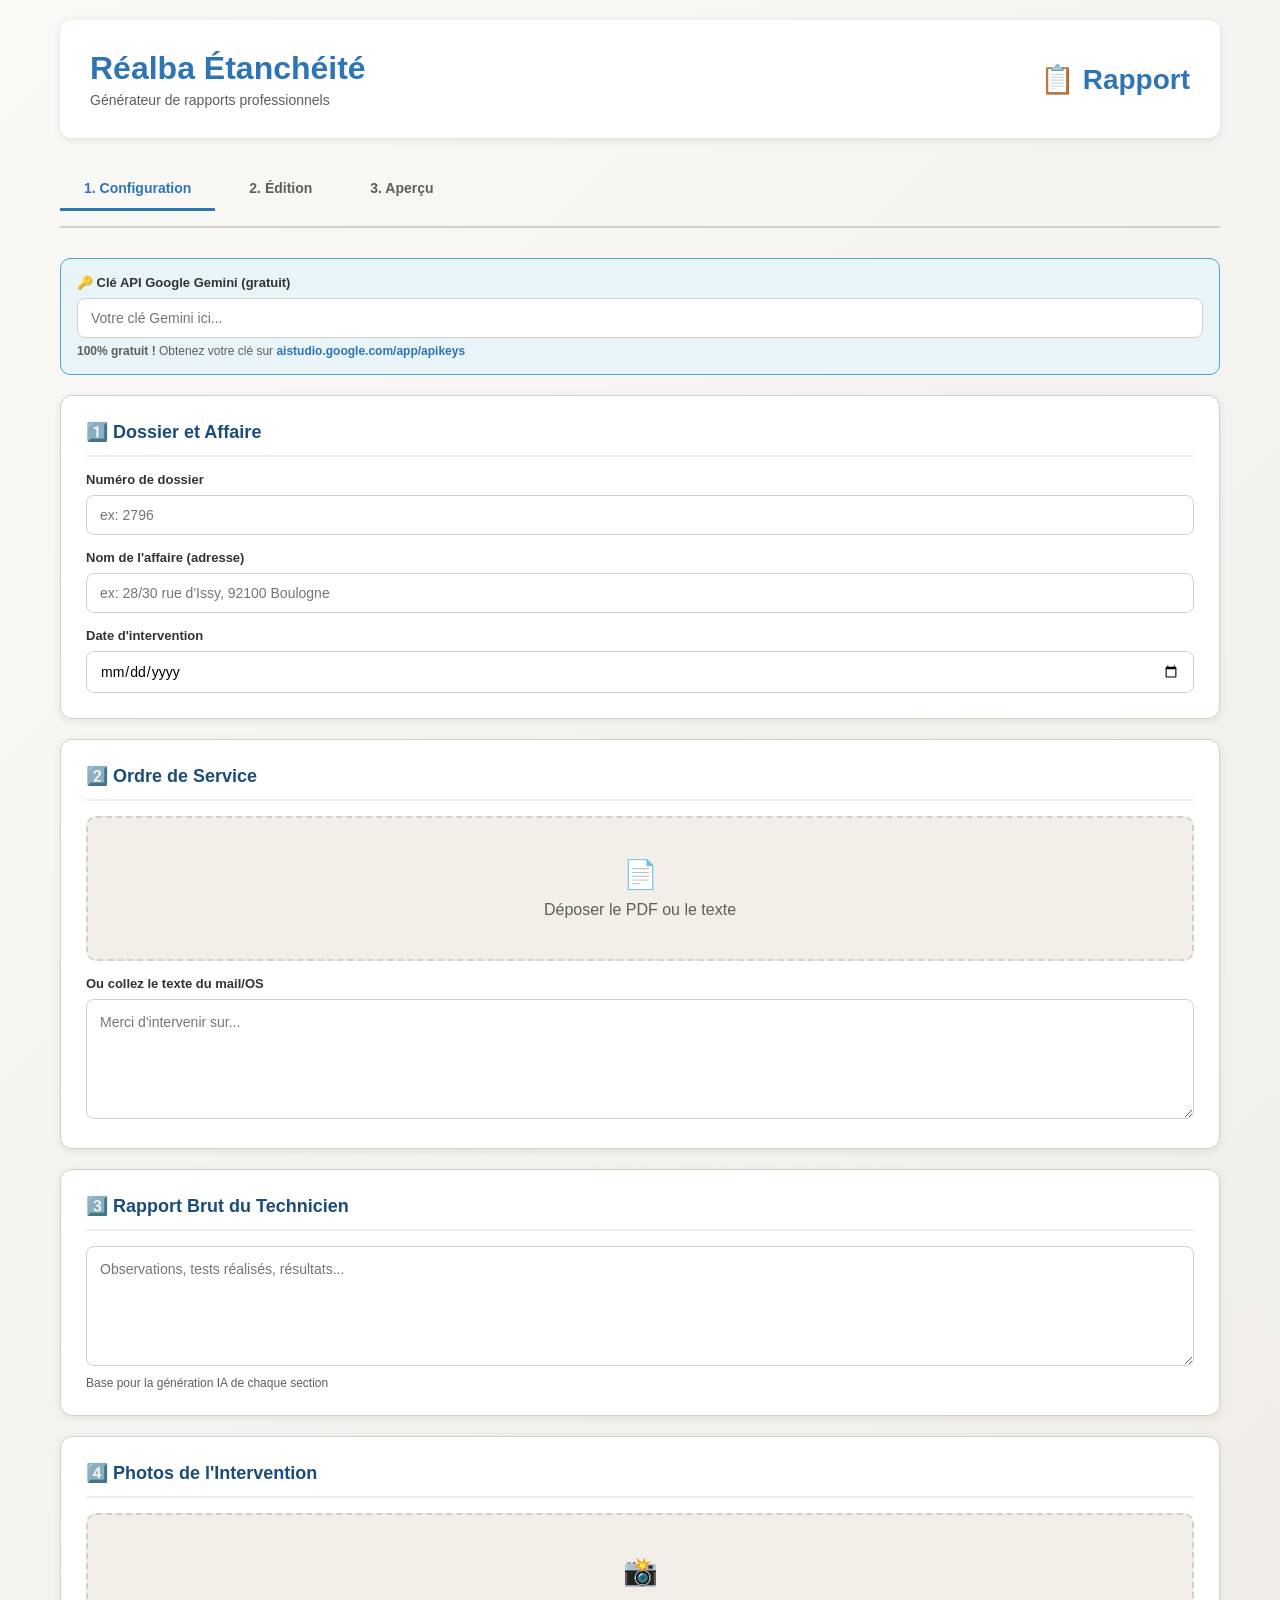
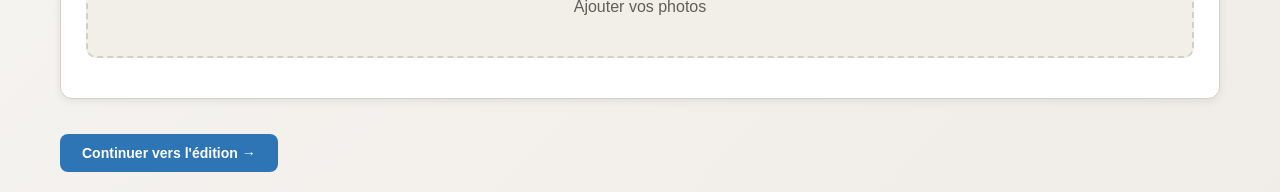
==== index.html @ c4c9e646 "Create complete web app for Realba report generator" ====
<!DOCTYPE html>
<html lang="fr">
<head>
    <meta charset="UTF-8">
    <meta name="viewport" content="width=device-width, initial-scale=1.0">
    <title>Réalba - Générateur de Rapports</title>
    <link rel="stylesheet" href="styles.css">
</head>
<body>
    <div id="app"></div>
    <script src="app.js"></script>
</body>
</html>
---- styles.css ----
* {
    margin: 0;
    padding: 0;
    box-sizing: border-box;
}

:root {
    --bleu: #2E75B6;
    --bleu-fonce: #1a4d7a;
    --gris: #5f5e5a;
    --gris-clair: #f1efe8;
    --bord: #d3d1c7;
    --texte: #1a1a1a;
    --vert: #3b6d11;
    --rouge: #a32d2d;
    --blanc: #ffffff;
}

body {
    font-family: 'Segoe UI', Tahoma, Geneva, Verdana, sans-serif;
    color: var(--texte);
    background: linear-gradient(135deg, #faf9f6 0%, #f0ede8 100%);
    min-height: 100vh;
}

.container {
    max-width: 1200px;
    margin: 0 auto;
    padding: 20px;
}

/* ===== HEADER ===== */
.header {
    background: var(--blanc);
    border-radius: 12px;
    padding: 30px;
    margin-bottom: 30px;
    box-shadow: 0 2px 8px rgba(0,0,0,0.1);
    display: flex;
    justify-content: space-between;
    align-items: center;
}

.header-left h1 {
    font-size: 32px;
    color: var(--bleu);
    margin-bottom: 5px;
}

.header-left p {
    color: var(--gris);
    font-size: 14px;
}

.header-right {
    text-align: right;
}

.logo-text {
    font-size: 28px;
    font-weight: bold;
    color: var(--bleu);
}

/* ===== NAVIGATION ===== */
.nav-tabs {
    display: flex;
    gap: 10px;
    margin-bottom: 30px;
    border-bottom: 2px solid var(--bord);
    padding-bottom: 15px;
}

.nav-tab {
    padding: 12px 24px;
    background: transparent;
    border: none;
    cursor: pointer;
    font-size: 14px;
    font-weight: 600;
    color: var(--gris);
    border-bottom: 3px solid transparent;
    transition: all 0.3s ease;
}

.nav-tab.active {
    color: var(--bleu);
    border-bottom-color: var(--bleu);
}

.nav-tab:hover {
    color: var(--bleu-fonce);
}

/* ===== CARDS ===== */
.card {
    background: var(--blanc);
    border-radius: 12px;
    padding: 25px;
    margin-bottom: 20px;
    box-shadow: 0 2px 8px rgba(0,0,0,0.08);
    border: 1px solid var(--bord);
}

.card h2 {
    font-size: 18px;
    color: var(--bleu-fonce);
    margin-bottom: 15px;
    padding-bottom: 12px;
    border-bottom: 2px solid var(--gris-clair);
}

.card h3 {
    font-size: 16px;
    color: var(--bleu);
    margin-top: 20px;
    margin-bottom: 10px;
}

/* ===== FORM ELEMENTS ===== */
label {
    display: block;
    font-size: 13px;
    font-weight: 600;
    color: #333;
    margin-bottom: 8px;
    margin-top: 15px;
}

label:first-of-type {
    margin-top: 0;
}

input[type="text"],
input[type="date"],
input[type="password"],
textarea,
select {
    width: 100%;
    padding: 11px 13px;
    border: 1px solid var(--bord);
    border-radius: 8px;
    font-size: 14px;
    font-family: inherit;
    transition: all 0.2s ease;
}

input[type="text"]:focus,
input[type="date"]:focus,
input[type="password"]:focus,
textarea:focus,
select:focus {
    outline: none;
    border-color: var(--bleu);
    box-shadow: 0 0 0 3px rgba(46, 117, 182, 0.1);
}

textarea {
    resize: vertical;
    line-height: 1.6;
    min-height: 120px;
}

.hint {
    font-size: 12px;
    color: var(--gris);
    margin-top: 6px;
}

.hint a {
    color: var(--bleu);
    text-decoration: none;
    font-weight: 600;
}

.hint a:hover {
    text-decoration: underline;
}

/* ===== BUTTONS ===== */
.btn {
    display: inline-block;
    padding: 11px 22px;
    border: none;
    border-radius: 8px;
    font-size: 14px;
    font-weight: 600;
    cursor: pointer;
    transition: all 0.2s ease;
    margin-right: 10px;
    margin-top: 15px;
}

.btn-primary {
    background: var(--bleu);
    color: var(--blanc);
}

.btn-primary:hover {
    background: var(--bleu-fonce);
    transform: translateY(-2px);
    box-shadow: 0 4px 12px rgba(46, 117, 182, 0.3);
}

.btn-secondary {
    background: var(--gris-clair);
    color: var(--texte);
    border: 1px solid var(--bord);
}

.btn-secondary:hover {
    background: var(--bord);
}

.btn-danger {
    background: #fff5f5;
    color: var(--rouge);
    border: 1px solid var(--rouge);
}

.btn-danger:hover {
    background: var(--rouge);
    color: var(--blanc);
}

.btn:disabled {
    opacity: 0.5;
    cursor: not-allowed;
}

.btn.loading {
    opacity: 0.7;
    pointer-events: none;
}

/* ===== SECTIONS ===== */
.sections-grid {
    display: grid;
    grid-template-columns: repeat(auto-fit, minmax(280px, 1fr));
    gap: 20px;
    margin: 30px 0;
}

.section-card {
    background: var(--blanc);
    border: 2px solid var(--bord);
    border-radius: 10px;
    padding: 20px;
    cursor: pointer;
    transition: all 0.3s ease;
    text-align: center;
}

.section-card:hover {
    border-color: var(--bleu);
    box-shadow: 0 6px 16px rgba(46, 117, 182, 0.15);
    transform: translateY(-4px);
}

.section-card .icon {
    font-size: 32px;
    margin-bottom: 10px;
}

.section-card h3 {
    color: var(--bleu-fonce);
    font-size: 16px;
    margin-bottom: 5px;
}

.section-card p {
    font-size: 12px;
    color: var(--gris);
}

/* ===== DROPZONE ===== */
.dropzone {
    border: 2px dashed var(--bord);
    border-radius: 10px;
    padding: 40px 20px;
    text-align: center;
    color: var(--gris);
    cursor: pointer;
    transition: all 0.2s ease;
    background: var(--gris-clair);
    margin: 15px 0;
}

.dropzone:hover {
    border-color: var(--bleu);
    background: #eaf2fa;
    color: var(--bleu);
}

.dropzone.active {
    border-color: var(--bleu);
    background: #eaf2fa;
}

.dropzone-icon {
    font-size: 28px;
    margin-bottom: 10px;
}

input[type="file"] {
    display: none;
}

/* ===== THUMBNAILS ===== */
.thumbnails {
    display: flex;
    flex-wrap: wrap;
    gap: 12px;
    margin-top: 15px;
}

.thumbnail {
    position: relative;
    width: 90px;
    height: 70px;
    border-radius: 8px;
    overflow: hidden;
    border: 1px solid var(--bord);
}

.thumbnail img {
    width: 100%;
    height: 100%;
    object-fit: cover;
}

.thumbnail .remove-btn {
    position: absolute;
    top: 2px;
    right: 2px;
    background: rgba(0,0,0,0.7);
    color: white;
    border: none;
    border-radius: 50%;
    width: 22px;
    height: 22px;
    cursor: pointer;
    font-size: 14px;
    display: flex;
    align-items: center;
    justify-content: center;
    transition: all 0.2s ease;
}

.thumbnail .remove-btn:hover {
    background: var(--rouge);
}

/* ===== SUGGESTIONS ===== */
.suggestions {
    display: flex;
    flex-wrap: wrap;
    gap: 10px;
    margin-top: 10px;
}

.suggestion-chip {
    display: inline-block;
    padding: 6px 14px;
    background: var(--gris-clair);
    border: 1px solid var(--bord);
    border-radius: 20px;
    font-size: 12px;
    cursor: pointer;
    transition: all 0.2s ease;
}

.suggestion-chip:hover {
    background: var(--bleu);
    color: var(--blanc);
    border-color: var(--bleu);
}

/* ===== API PANEL ===== */
.api-panel {
    background: #e8f4f8;
    border: 1px solid #4da6d6;
    border-radius: 10px;
    padding: 16px;
    margin-bottom: 20px;
}

.api-panel .badge {
    display: inline-block;
    background: var(--vert);
    color: var(--blanc);
    padding: 3px 10px;
    border-radius: 4px;
    font-size: 11px;
    font-weight: 700;
    margin-left: 8px;
}

/* ===== TABS CONTENT ===== */
.tab-content {
    display: none;
}

.tab-content.active {
    display: block;
    animation: fadeIn 0.3s ease;
}

@keyframes fadeIn {
    from {
        opacity: 0;
        transform: translateY(10px);
    }
    to {
        opacity: 1;
        transform: translateY(0);
    }
}

/* ===== MESSAGES ===== */
.message {
    padding: 14px 16px;
    border-radius: 8px;
    margin-bottom: 15px;
    font-size: 13px;
    animation: slideIn 0.3s ease;
}

@keyframes slideIn {
    from {
        opacity: 0;
        transform: translateX(-20px);
    }
    to {
        opacity: 1;
        transform: translateX(0);
    }
}

.message.success {
    background: #d4edda;
    color: #155724;
    border: 1px solid #c3e6cb;
}

.message.error {
    background: #f8d7da;
    color: #721c24;
    border: 1px solid #f5c6cb;
}

.message.info {
    background: #d1ecf1;
    color: #0c5460;
    border: 1px solid #bee5eb;
}

/* ===== GRID ===== */
.row {
    display: grid;
    grid-template-columns: 1fr 1fr;
    gap: 20px;
}

.row.full {
    grid-template-columns: 1fr;
}

/* ===== RESPONSIVE ===== */
@media (max-width: 768px) {
    .header {
        flex-direction: column;
        text-align: center;
        gap: 15px;
    }

    .nav-tabs {
        flex-wrap: wrap;
    }

    .row {
        grid-template-columns: 1fr;
    }

    .sections-grid {
        grid-template-columns: 1fr;
    }
}
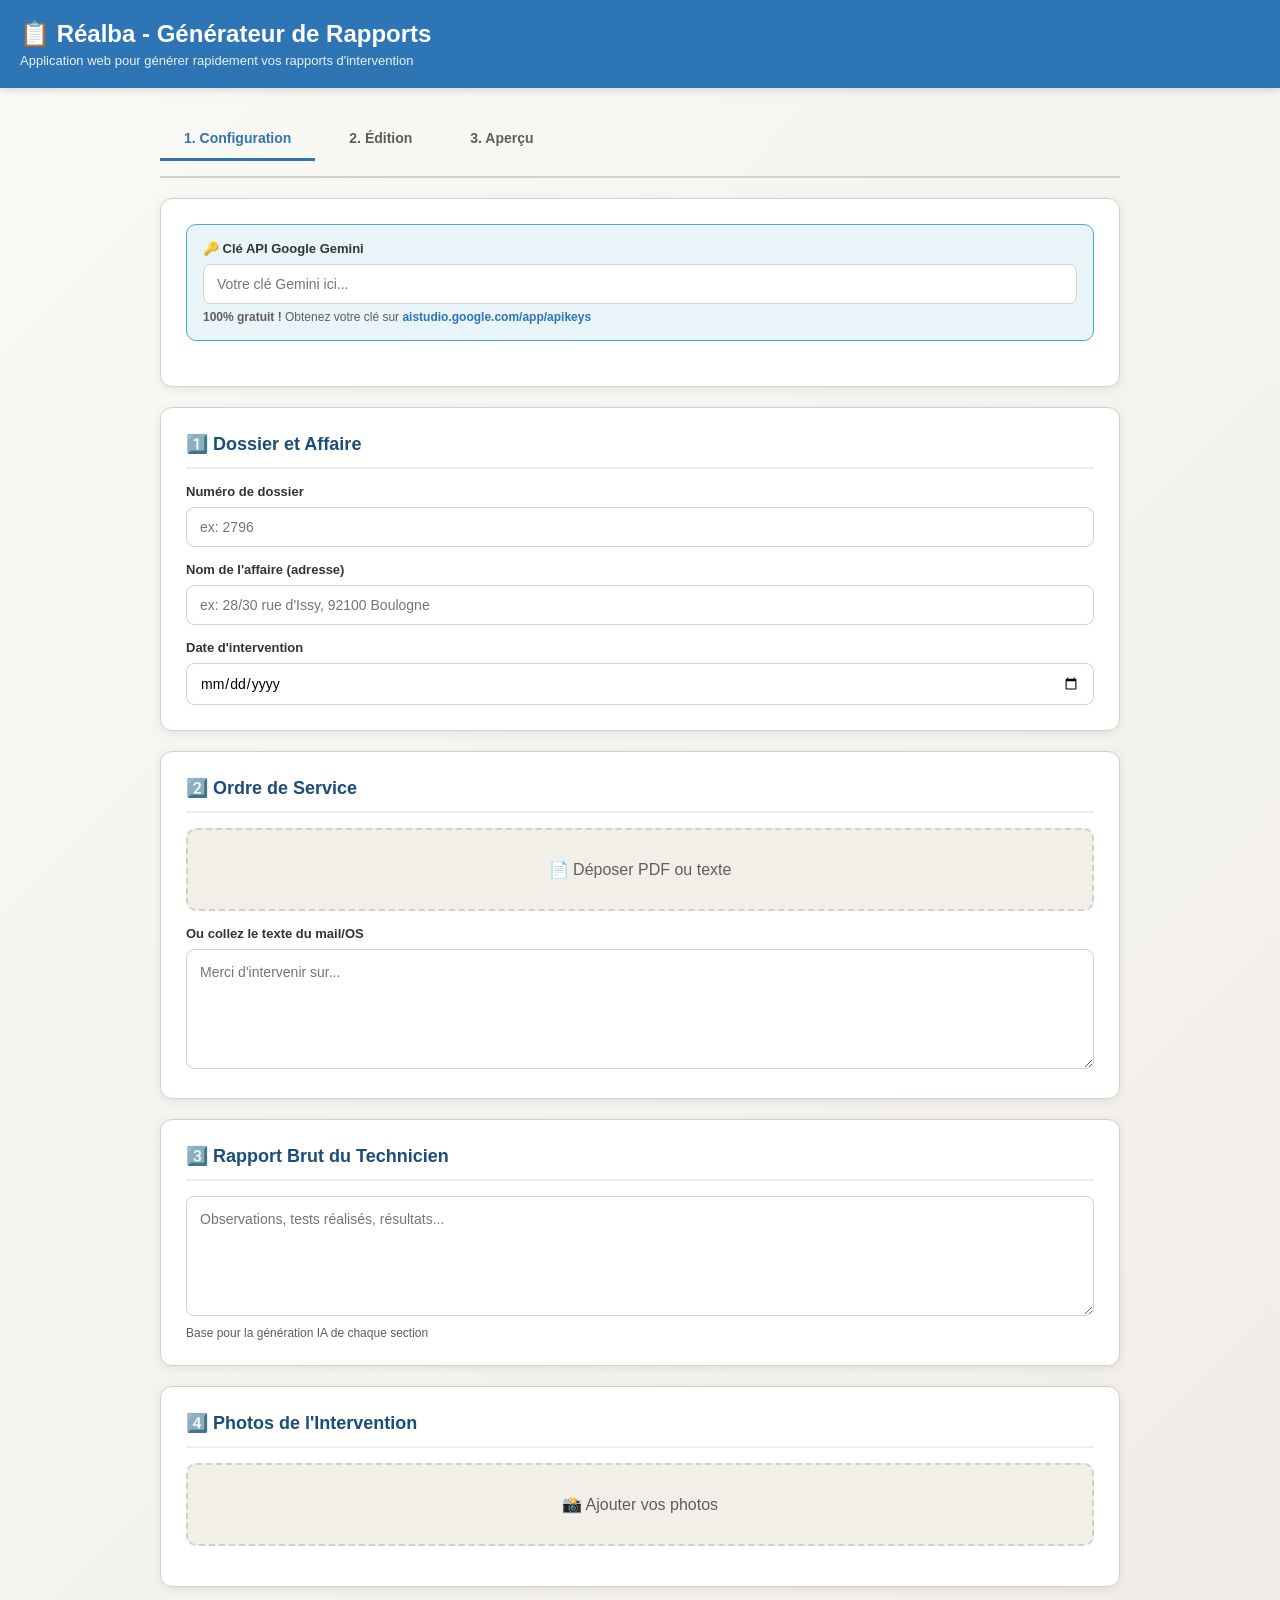
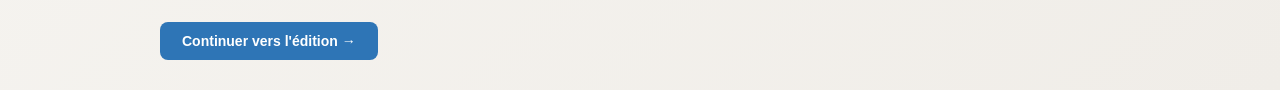
==== commit c51b2f99: "Deploy fully functional Realba report generator app with working frontend" ====
--- a/index.html
+++ b/index.html
@@ -4,10 +4,450 @@
     <meta charset="UTF-8">
     <meta name="viewport" content="width=device-width, initial-scale=1.0">
     <title>Réalba - Générateur de Rapports</title>
-    <link rel="stylesheet" href="styles.css">
+    <style>
+        * {
+            margin: 0;
+            padding: 0;
+            box-sizing: border-box;
+        }
+
+        :root {
+            --bleu: #2E75B6;
+            --bleu-fonce: #1a4d7a;
+            --gris: #5f5e5a;
+            --gris-clair: #f1efe8;
+            --bord: #d3d1c7;
+            --texte: #1a1a1a;
+            --vert: #3b6d11;
+            --rouge: #a32d2d;
+            --blanc: #ffffff;
+        }
+
+        body {
+            font-family: 'Segoe UI', Tahoma, Geneva, Verdana, sans-serif;
+            color: var(--texte);
+            background: linear-gradient(135deg, #faf9f6 0%, #f0ede8 100%);
+            min-height: 100vh;
+        }
+
+        .navbar {
+            background: var(--bleu);
+            color: white;
+            padding: 20px;
+            box-shadow: 0 2px 8px rgba(0,0,0,0.15);
+        }
+
+        .navbar h1 {
+            font-size: 24px;
+            margin-bottom: 5px;
+        }
+
+        .navbar p {
+            font-size: 13px;
+            opacity: 0.9;
+        }
+
+        .container {
+            max-width: 1000px;
+            margin: 0 auto;
+            padding: 30px 20px;
+        }
+
+        .card {
+            background: var(--blanc);
+            border-radius: 12px;
+            padding: 25px;
+            margin-bottom: 20px;
+            box-shadow: 0 2px 8px rgba(0,0,0,0.08);
+            border: 1px solid var(--bord);
+        }
+
+        .card h2 {
+            font-size: 18px;
+            color: var(--bleu-fonce);
+            margin-bottom: 15px;
+            padding-bottom: 12px;
+            border-bottom: 2px solid var(--gris-clair);
+        }
+
+        label {
+            display: block;
+            font-size: 13px;
+            font-weight: 600;
+            color: #333;
+            margin-bottom: 8px;
+            margin-top: 15px;
+        }
+
+        label:first-of-type {
+            margin-top: 0;
+        }
+
+        input[type="text"],
+        input[type="date"],
+        input[type="password"],
+        textarea,
+        select {
+            width: 100%;
+            padding: 11px 13px;
+            border: 1px solid var(--bord);
+            border-radius: 8px;
+            font-size: 14px;
+            font-family: inherit;
+            transition: all 0.2s ease;
+        }
+
+        input[type="text"]:focus,
+        input[type="date"]:focus,
+        input[type="password"]:focus,
+        textarea:focus,
+        select:focus {
+            outline: none;
+            border-color: var(--bleu);
+            box-shadow: 0 0 0 3px rgba(46, 117, 182, 0.1);
+        }
+
+        textarea {
+            resize: vertical;
+            line-height: 1.6;
+            min-height: 120px;
+        }
+
+        .btn {
+            display: inline-block;
+            padding: 11px 22px;
+            border: none;
+            border-radius: 8px;
+            font-size: 14px;
+            font-weight: 600;
+            cursor: pointer;
+            transition: all 0.2s ease;
+            margin-right: 10px;
+            margin-top: 15px;
+        }
+
+        .btn-primary {
+            background: var(--bleu);
+            color: var(--blanc);
+        }
+
+        .btn-primary:hover {
+            background: var(--bleu-fonce);
+            transform: translateY(-2px);
+            box-shadow: 0 4px 12px rgba(46, 117, 182, 0.3);
+        }
+
+        .btn-secondary {
+            background: var(--gris-clair);
+            color: var(--texte);
+            border: 1px solid var(--bord);
+        }
+
+        .btn-secondary:hover {
+            background: var(--bord);
+        }
+
+        .btn:disabled {
+            opacity: 0.5;
+            cursor: not-allowed;
+        }
+
+        .hint {
+            font-size: 12px;
+            color: var(--gris);
+            margin-top: 6px;
+        }
+
+        .hint a {
+            color: var(--bleu);
+            text-decoration: none;
+            font-weight: 600;
+        }
+
+        .hint a:hover {
+            text-decoration: underline;
+        }
+
+        .api-panel {
+            background: #e8f4f8;
+            border: 1px solid #4da6d6;
+            border-radius: 10px;
+            padding: 16px;
+            margin-bottom: 20px;
+        }
+
+        .api-panel .badge {
+            display: inline-block;
+            background: var(--vert);
+            color: var(--blanc);
+            padding: 3px 10px;
+            border-radius: 4px;
+            font-size: 11px;
+            font-weight: 700;
+            margin-left: 8px;
+        }
+
+        .tabs {
+            display: flex;
+            gap: 10px;
+            margin-bottom: 20px;
+            border-bottom: 2px solid var(--bord);
+            padding-bottom: 15px;
+        }
+
+        .tab-btn {
+            padding: 12px 24px;
+            background: transparent;
+            border: none;
+            cursor: pointer;
+            font-size: 14px;
+            font-weight: 600;
+            color: var(--gris);
+            border-bottom: 3px solid transparent;
+            transition: all 0.3s ease;
+        }
+
+        .tab-btn.active {
+            color: var(--bleu);
+            border-bottom-color: var(--bleu);
+        }
+
+        .tab-btn:hover {
+            color: var(--bleu-fonce);
+        }
+
+        .tab-content {
+            display: none;
+        }
+
+        .tab-content.active {
+            display: block;
+            animation: fadeIn 0.3s ease;
+        }
+
+        @keyframes fadeIn {
+            from { opacity: 0; transform: translateY(10px); }
+            to { opacity: 1; transform: translateY(0); }
+        }
+
+        .sections-grid {
+            display: grid;
+            grid-template-columns: repeat(auto-fit, minmax(200px, 1fr));
+            gap: 15px;
+            margin: 15px 0;
+        }
+
+        .section-btn {
+            padding: 15px;
+            background: var(--gris-clair);
+            border: 2px solid var(--bord);
+            border-radius: 8px;
+            cursor: pointer;
+            transition: all 0.2s ease;
+            text-align: center;
+        }
+
+        .section-btn:hover {
+            border-color: var(--bleu);
+            box-shadow: 0 4px 12px rgba(46, 117, 182, 0.15);
+        }
+
+        .section-btn.active {
+            background: #eaf2fa;
+            border-color: var(--bleu);
+        }
+
+        .section-btn .icon {
+            font-size: 28px;
+            margin-bottom: 8px;
+        }
+
+        .section-btn h3 {
+            font-size: 14px;
+            color: var(--bleu-fonce);
+            margin-bottom: 5px;
+        }
+
+        .thumbnails {
+            display: flex;
+            flex-wrap: wrap;
+            gap: 12px;
+            margin-top: 15px;
+        }
+
+        .thumbnail {
+            position: relative;
+            width: 90px;
+            height: 70px;
+            border-radius: 8px;
+            overflow: hidden;
+            border: 1px solid var(--bord);
+            cursor: pointer;
+            transition: all 0.2s ease;
+        }
+
+        .thumbnail:hover {
+            box-shadow: 0 2px 8px rgba(0,0,0,0.15);
+            transform: scale(1.05);
+        }
+
+        .thumbnail img {
+            width: 100%;
+            height: 100%;
+            object-fit: cover;
+        }
+
+        .thumbnail .remove-btn {
+            position: absolute;
+            top: 2px;
+            right: 2px;
+            background: rgba(0,0,0,0.7);
+            color: white;
+            border: none;
+            border-radius: 50%;
+            width: 22px;
+            height: 22px;
+            cursor: pointer;
+            font-size: 14px;
+            display: flex;
+            align-items: center;
+            justify-content: center;
+        }
+
+        .message {
+            padding: 14px 16px;
+            border-radius: 8px;
+            margin-bottom: 15px;
+            font-size: 13px;
+        }
+
+        .message.success {
+            background: #d4edda;
+            color: #155724;
+            border: 1px solid #c3e6cb;
+        }
+
+        .message.error {
+            background: #f8d7da;
+            color: #721c24;
+            border: 1px solid #f5c6cb;
+        }
+
+        .dropzone {
+            border: 2px dashed var(--bord);
+            border-radius: 10px;
+            padding: 30px 20px;
+            text-align: center;
+            color: var(--gris);
+            cursor: pointer;
+            transition: all 0.2s ease;
+            background: var(--gris-clair);
+            margin: 15px 0;
+        }
+
+        .dropzone:hover {
+            border-color: var(--bleu);
+            background: #eaf2fa;
+            color: var(--bleu);
+        }
+    </style>
 </head>
 <body>
-    <div id="app"></div>
+    <div class="navbar">
+        <h1>📋 Réalba - Générateur de Rapports</h1>
+        <p>Application web pour générer rapidement vos rapports d'intervention</p>
+    </div>
+
+    <div class="container">
+        <div class="tabs">
+            <button class="tab-btn active" data-tab="setup">1. Configuration</button>
+            <button class="tab-btn" data-tab="editor">2. Édition</button>
+            <button class="tab-btn" data-tab="preview">3. Aperçu</button>
+        </div>
+
+        <!-- TAB: SETUP -->
+        <div class="tab-content active" id="setup">
+            <div class="card">
+                <div class="api-panel">
+                    <label>🔑 Clé API Google Gemini <span id="api-status"></span></label>
+                    <input type="password" id="api-key" placeholder="Votre clé Gemini ici...">
+                    <div class="hint">
+                        <strong>100% gratuit !</strong> Obtenez votre clé sur
+                        <a href="https://aistudio.google.com/app/apikeys" target="_blank">aistudio.google.com/app/apikeys</a>
+                    </div>
+                </div>
+            </div>
+
+            <div class="card">
+                <h2>1️⃣ Dossier et Affaire</h2>
+                <label>Numéro de dossier</label>
+                <input type="text" id="dossier" placeholder="ex: 2796">
+                <label>Nom de l'affaire (adresse)</label>
+                <input type="text" id="affaire-nom" placeholder="ex: 28/30 rue d'Issy, 92100 Boulogne">
+                <label>Date d'intervention</label>
+                <input type="date" id="date-intervention">
+            </div>
+
+            <div class="card">
+                <h2>2️⃣ Ordre de Service</h2>
+                <div class="dropzone" id="os-drop">📄 Déposer PDF ou texte</div>
+                <input type="file" id="os-file" accept="application/pdf" style="display:none;">
+                <label>Ou collez le texte du mail/OS</label>
+                <textarea id="os-text" placeholder="Merci d'intervenir sur..."></textarea>
+            </div>
+
+            <div class="card">
+                <h2>3️⃣ Rapport Brut du Technicien</h2>
+                <textarea id="tech-report" placeholder="Observations, tests réalisés, résultats..."></textarea>
+                <div class="hint">Base pour la génération IA de chaque section</div>
+            </div>
+
+            <div class="card">
+                <h2>4️⃣ Photos de l'Intervention</h2>
+                <div class="dropzone" id="photos-drop">📸 Ajouter vos photos</div>
+                <input type="file" id="photos-file" accept="image/*" multiple style="display:none;">
+                <div class="thumbnails" id="photo-thumbs"></div>
+            </div>
+
+            <button class="btn btn-primary" id="go-editor">Continuer vers l'édition →</button>
+        </div>
+
+        <!-- TAB: EDITOR -->
+        <div class="tab-content" id="editor">
+            <div class="card">
+                <h2>Titre du Rapport</h2>
+                <input type="text" id="titre-input" placeholder="Titre du rapport">
+            </div>
+
+            <div class="card">
+                <h2>Sections</h2>
+                <div class="sections-grid" id="sections-container"></div>
+            </div>
+
+            <div class="card">
+                <h2 id="section-title">Titre</h2>
+                <div style="display: flex; justify-content: space-between;">
+                    <h3 style="margin-bottom: 15px;">Texte</h3>
+                    <button class="btn btn-secondary" id="gen-ai-btn" style="margin: 0;">✨ Générer avec l'IA</button>
+                </div>
+                <textarea id="section-text"></textarea>
+                <div id="photos-section"></div>
+            </div>
+        </div>
+
+        <!-- TAB: PREVIEW -->
+        <div class="tab-content" id="preview">
+            <div style="display: flex; gap: 10px; margin-bottom: 20px;">
+                <button class="btn btn-secondary" id="back-preview">← Retour</button>
+                <button class="btn btn-primary" id="generate-docx">📥 Télécharger Word</button>
+                <button class="btn btn-primary" id="generate-pdf">📥 Télécharger PDF</button>
+            </div>
+            <div class="card" id="preview-content" style="max-width: 800px; margin: 0 auto;">
+                <!-- Preview rendered here -->
+            </div>
+        </div>
+    </div>
+
     <script src="app.js"></script>
 </body>
 </html>
